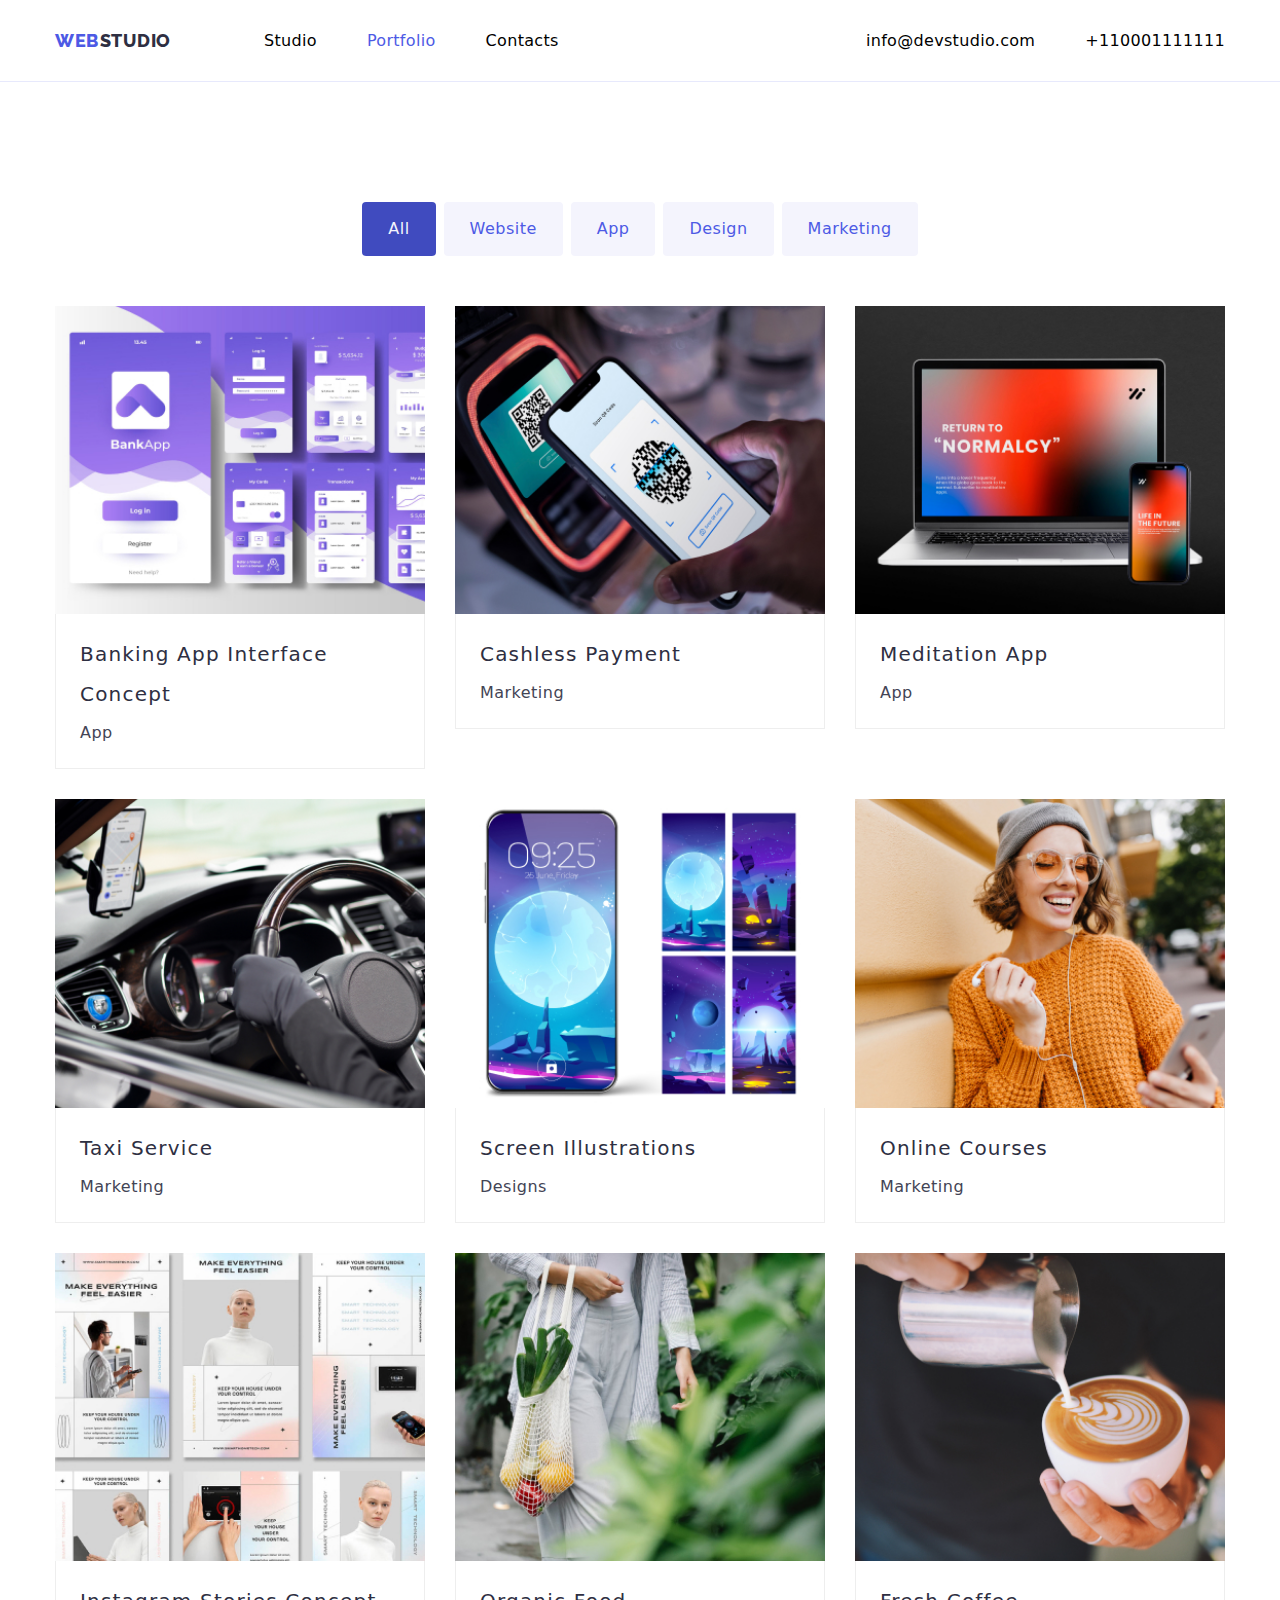
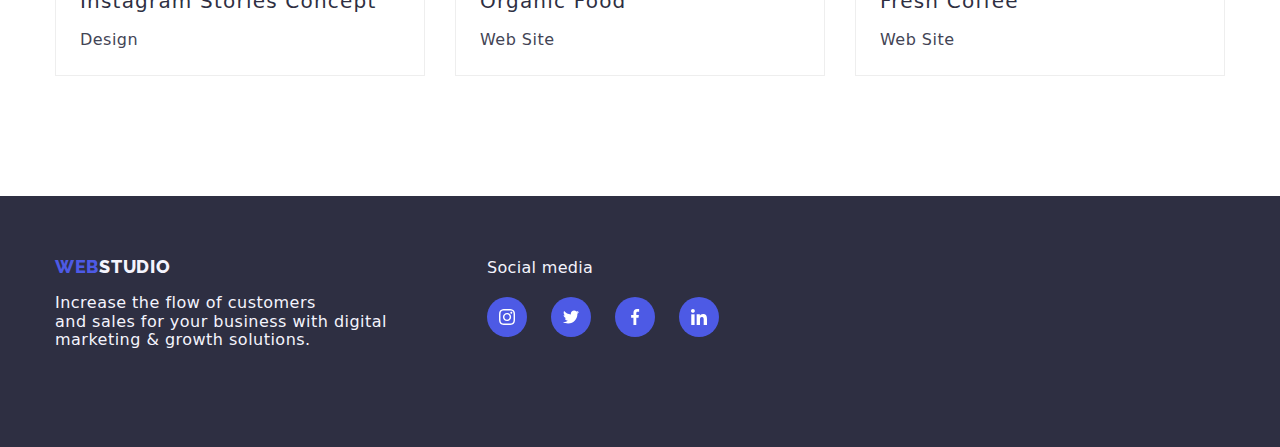
==== portfolio.html @ f113e81c "hw5" ====
<!DOCTYPE html>
<html lang="en">
  <head>
    <meta charset="UTF-8" />
    <meta name="viewport" content="width=device-width, initial-scale=1.0" />
    <title>Portfolio</title>

    <link rel="stylesheet" href="./css/styles.css" />

    <link rel="preconnect" href="https://fonts.googleapis.com" />
    <link rel="preconnect" href="https://fonts.gstatic.com" crossorigin />

    <link
      href="https://fonts.googleapis.com/css2?family=Raleway:wght@800&family=Roboto:wght@400;500;700;900&display=swap"
      rel="stylesheet"
    />

    <link
      rel="stylesheet"
      href="https://cdnjs.cloudflare.com/ajax/libs/modern-normalize/2.0.0/modern-normalize.min.css"
    />
  </head>

  <body>
    <!--This is Header-->
    <header class="page-header">
      <div class="container menu">
        <!--This is Nav-->
        <nav class="navigation">
          <a href="./index.html" class="logo-link">
            <span class="logo">WEB</span>
            <span class="studio">STUDIO</span>
          </a>
          <ul class="nav-menu list">
            <li class="item">
              <a href="./index.html" class="page link">Studio</a>
            </li>
            <li class="item">
              <a href="./portfolio.html" class="page current link">Portfolio</a>
            </li>
            <li class="item">
              <a href="#" class="page link">Contacts</a>
            </li>
          </ul>
        </nav>
        <ul class="contacts-menu list">
          <li class="item">
            <a href="mailto:info@devstudio.com" class="contact link"
              >info@devstudio.com</a
            >
          </li>
          <li class="item">
            <a href="tel:+110001111111" class="contact link">+110001111111</a>
          </li>
        </ul>
      </div>
    </header>

    <!--This is Main-->
    <main>
      <!--This is Section 1-->
      <section class="section">
        <div class="container">
          <ul class="filters list">
            <li class="space">
              <button type="button" class="button filter current">All</button>
            </li>
            <li class="space">
              <button type="button" class="button filter">Website</button>
            </li>
            <li class="space">
              <button type="button" class="button filter">App</button>
            </li>
            <li class="space">
              <button type="button" class="button filter">Design</button>
            </li>
            <li class="space">
              <button type="button" class="button filter">Marketing</button>
            </li>
          </ul>

          <ul class="projects list">
            <li class="project-card">
              <a href="" class="project link">
                <img
                  src="./images/r1-image-1.jpg"
                  alt="bank app"
                  width="370"
                  height="300"
                  class="image"
                />
                <div class="substrate">
                  <h2 class="name">Banking App Interface Concept</h2>
                  <p class="type">App</p>
                </div>
              </a>
            </li>

            <li class="project-card">
              <a href="" class="project link">
                <img
                  src="./images/r1-image-2.jpg"
                  alt="mobile"
                  width="370"
                  height="300"
                  class="image"
                />
                <div class="substrate">
                  <h2 class="name">Cashless Payment</h2>
                  <p class="type">Marketing</p>
                </div>
              </a>
            </li>

            <li class="project-card">
              <a href="" class="project link">
                <img
                  src="./images/r1-image-3.jpg"
                  alt="laptop and mobile"
                  width="370"
                  height="300"
                  class="image"
                />
                <div class="substrate">
                  <h2 class="name">Meditation App</h2>
                  <p class="type">App</p>
                </div>
              </a>
            </li>

            <li class="project-card">
              <a href="" class="project link">
                <img
                  src="./images/r2-image-4.jpg"
                  alt="driver seat"
                  width="370"
                  height="300"
                  class="image"
                />
                <div class="substrate">
                  <h2 class="name">Taxi Service</h2>
                  <p class="type">Marketing</p>
                </div>
              </a>
            </li>

            <li class="project-card">
              <a href="" class="project link">
                <img
                  src="./images/r2-image-5.jpg"
                  alt="wallpaper design"
                  width="370"
                  height="300"
                  class="image"
                />
                <div class="substrate">
                  <h2 class="name">Screen Illustrations</h2>
                  <p class="type">Designs</p>
                </div>
              </a>
            </li>

            <li class="project-card">
              <a href="" class="project link">
                <img
                  src="./images/r2-image-6.jpg"
                  alt="mobile music"
                  width="370"
                  height="300"
                  class="image"
                />
                <div class="substrate">
                  <h2 class="name">Online Courses</h2>
                  <p class="type">Marketing</p>
                </div>
              </a>
            </li>

            <li class="project-card">
              <a href="" class="project link">
                <img
                  src="./images/r3-image-7.jpg"
                  alt="Instagram Design Concept"
                  width="370"
                  height="300"
                  class="image"
                />
                <div class="substrate">
                  <h2 class="name">Instagram Stories Concept</h2>
                  <p class="type">Design</p>
                </div>
              </a>
            </li>

            <li class="project-card">
              <a href="" class="project link">
                <img
                  src="./images/r3-image-8.jpg"
                  alt="Organic food"
                  width="370"
                  height="300"
                  class="image"
                />
                <div class="substrate">
                  <h2 class="name">Organic Food</h2>
                  <p class="type">Web Site</p>
                </div>
              </a>
            </li>

            <li class="project-card">
              <a href="" class="project link">
                <img
                  src="./images/r3-image-9.jpg"
                  alt="Fresh Coffee"
                  width="370"
                  height="300"
                  class="image"
                />
                <div class="substrate">
                  <h2 class="name">Fresh Coffee</h2>
                  <p class="type">Web Site</p>
                </div>
              </a>
            </li>
          </ul>
        </div>
      </section>
    </main>

    <!--This is Footer-->
    <footer class="page-footer bg-footer">
      <div class="container">
        <div class="footer">
          <div class="container-logo-description">
            <a href="./index.html" class="logo-link footer">
              <span class="logo">WEB</span>
              <span class="studio-footer">STUDIO</span>
            </a>

            <p class="footer-description">
              Increase the flow of customers<br />
              and sales for your business with digital<br />
              marketing & growth solutions.
            </p>
          </div>
          <div class="container-social-link">
            <p class="footer-text-icon">Social media</p>

            <ul class="footer-social-list list">
              <li class="footer-social-item">
                <a
                  class="footer-social-link link"
                  href="https://instagram.com"
                  target="_blank"
                  rel="noopener noreferrer"
                >
                  <svg class="footer-social-icon" width="16" height="16">
                    <use href="./images/icons.svg#icon-instagram"></use>
                  </svg>
                </a>
              </li>
              <li class="footer-social-item">
                <a
                  class="footer-social-link link"
                  href="https://twitter.com"
                  target="_blank"
                  rel="noopener noreferrer"
                >
                  <svg class="footer-social-icon" width="16" height="16">
                    <use href="./images/icons.svg#icon-twitter"></use>
                  </svg>
                </a>
              </li>
              <li class="footer-social-item">
                <a
                  class="footer-social-link link"
                  href="https://facebook.com"
                  target="_blank"
                  rel="noopener noreferrer"
                >
                  <svg class="footer-social-icon" width="16" height="16">
                    <use href="./images/icons.svg#icon-facebook"></use>
                  </svg>
                </a>
              </li>
              <li class="footer-social-item">
                <a
                  class="footer-social-link link"
                  href="https://linkedin.com"
                  target="_blank"
                  rel="noopener noreferrer"
                >
                  <svg class="footer-social-icon" width="16" height="16">
                    <use href="./images/icons.svg#icon-linkedin"></use>
                  </svg>
                </a>
              </li>
            </ul>
          </div>
        </div>
      </div>
    </footer>
  </body>
</html>
---- css/styles.css ----
/* @import url("https://fonts.googleapis.com/css2?family=Raleway:wght@800&family=Roboto:wght@400;500;700;900&display=swap"); */

:root {
  --iriscolor: #4d5ae5;
  --navyblue: #2e2f42;
  --navcolor: black;
  --oceancolor: #404bbf;
  --whitecolor: white;
  --slatecolor: #434455;
  --cloudcolor: #f4f4fd;
  --cornflower: #e7e9fc;
  --green: #31d0aa;
}

/*css reset*/
/*checked*/
p,
h1,
h2,
h3,
h4,
h5,
h6 {
  margin: 0;
}

/*checked*/
html {
  box-sizing: border-box;
}

*,
*::before,
*::after {
  box-sizing: inherit;
}

/*checked*/
body {
  background-color: var(--whitecolor);
  font-family: "Roboto", sans-serif;
  font-size: 16px;
  letter-spacing: 0.03em;
  color: var(--slatecolor);
}
/*checked*/
img {
  display: block;
  max-width: 100%;
  height: auto;
}
/*checked*/
.link {
  text-decoration: none;
  color: inherit;
}

/*checked*/
.list {
  list-style: none;
  margin: 0;
  padding: 0;
}

/*General Styles*/

/*checked*/
.container {
  width: 1200px;
  padding: 0 15px;
  margin: 0 auto;
}

/*checked*/
.page-footer {
  padding: 60px 0;
}

/*checked*/
.page-header {
  border-bottom: 1px solid var(--cornflower);
}
/*checked*/
.menu,
.navigation,
.nav-menu,
.contacts-menu {
  display: flex;
  align-items: center;
}

/*checked*/
.section {
  padding-top: 120px;
  padding-bottom: 120px;
}
/*checked*/
.logo-link {
  text-decoration: none;
  font-family: "Raleway", sans-serif;
  font-size: 0;
  font-weight: 800;
}
/*checked*/
.logo-link > span {
  font-size: 18px;
  line-height: 1.17;
  letter-spacing: 0.04em;
}

/*checked*/
.logo,
.studio {
  display: inline-block;
}

/*checked*/
.logo {
  color: var(--iriscolor);
}
/*checked*/
.studio {
  color: var(--navyblue);
}
/*checked*/
.studio-footer {
  color: var(--cloudcolor);
}

/*checked*/
.nav-menu .page,
.contacts-menu .contact {
  color: var(--navcolor);
  text-decoration: none;
  font-size: 16px;
  font-weight: 500;
  line-height: 1.14;
  letter-spacing: 0.02em;
  display: block;
  padding-top: 32px;
  padding-bottom: 31px;
}

/*checked*/
.nav-menu {
  margin-left: 93px;
}

/*checked*/
.nav-menu .page:hover,
.nav-menu .page:focus,
.nav-menu .page.current,
.contacts-menu .contact:hover,
.contacts-menu .contact:focus {
  color: var(--iriscolor);
}

/*checked*/
.contacts-menu .contact {
  color: var(--navcolor);
  font-size: 16px;
  font-weight: 400;
  line-height: 1.14;
  letter-spacing: 0.02em;
}

/*checked*/
.contacts-menu {
  margin-left: auto;
}
/*checked*/
.nav-menu .item:not(:last-child),
.contacts-menu .item:not(:last-child) {
  margin-right: 50px;
}

/*checked*/
.bg-hero {
  background-color: var(--navyblue);

  background-image: linear-gradient(
      to right,
      rgba(46, 47, 66, 0.7),
      rgba(46, 47, 66, 0.7)
    ),
    url(../images/bg-hero.jpg);
  background-repeat: no-repeat;
  background-position: center;
  background-size: cover;

  /* max-width: 1600px;
  margin: 0, auto; */
}

/*checked*/
.hero-title {
  color: var(--whitecolor);
  font-size: 56px;
  line-height: 1.07;
  letter-spacing: 0.04em;
  text-align: center;
  margin-bottom: 30px;
}

/*checked*/
.hero {
  padding: 200px 0;
  text-align: center;
}

/*checked*/
.bg-team {
  background-color: var(--cloudcolor);
}

/*checked*/
.button {
  cursor: pointer;
  border-color: transparent;
  letter-spacing: 0.03em;
  font-family: inherit;
  font-size: 16px;
  border-radius: 4px;
  line-height: 1.5;
}
/*checked*/
.button.primary {
  padding: 16px 32px;
  border-radius: 4px;
  background: var(--iriscolor);
  color: var(--whitecolor);
  font-weight: 500;
  line-height: 1.87;
  letter-spacing: 0.06em;
  box-shadow: 0px 4px 4px rgba(0, 0, 0, 0.15);
}

/*checked*/
.button.filter {
  background-color: var(--cloudcolor);
  color: var(--iriscolor);
  font-weight: 500;
  line-height: 1.62;
  padding: 12px 24px;
}
/*checked*/
.filters {
  display: flex;
  justify-content: center;
  margin-bottom: 50px;
}
/*checked*/
.filters .space + .space {
  margin-left: 8px;
}

/*checked*/
.button.primary:hover,
.button.primary:focus {
  background-color: var(--oceancolor);
  box-shadow: 0px, 3px, 1px rgba(0, 0, 0, 0.1), 0px, 1px,
    2px rgba(0, 0, 0, 0.08), 0px 2px 2px rgba(0, 0, 0, 0.12);
}

/*checked*/
.button.filter:hover,
.button.filter:focus,
.button.filter.current {
  background-color: var(--oceancolor);
  color: var(--cloudcolor);
  box-shadow: 0px, 3px, 1px rgba(0, 0, 0, 0.1), 0px, 1px,
    2px rgba(0, 0, 0, 0.08), 0px 2px 2px rgba(0, 0, 0, 0.12);
}

/*checked*/
.benefits .title {
  font-size: 20px;
  font-weight: 500;
  color: var(--navyblue);
  line-height: 1.14;
  margin-bottom: 10px;
}

/*checked*/
.benefits .description {
  color: var(--slatecolor);
  line-height: 1.71;
  font-size: 15px;
  font-weight: 400;
}

/*checked*/
.benefits {
  display: flex;
  flex-wrap: wrap;
  margin-left: -30px;
  margin-top: -30px;
}
/*checked*/
.benefits .item {
  flex-basis: calc(100% / 4 - 30px);
  margin-top: 30px;
  margin-left: 30px;
}

.benefits-social-link {
  width: 264px;
  height: 112px;

  border-radius: 4px;

  display: flex;
  align-items: center;
  justify-content: center;
  background-color: var(--cloudcolor);
}

.benefits-icon {
  fill: currentColor;
}

/*checked*/
.section.no-top-padding {
  padding-top: 0;
}

/*checked*/
.what-we-do {
  display: flex;
  flex-wrap: wrap;
  margin-left: -30px;
  margin-top: -30px;
}

/*checked*/
.what-we-do .item {
  flex-basis: calc(100% / 3 - 30px);
  margin-left: 30px;
  margin-top: 30px;
}

/*checked*/
.team {
  display: flex;
  flex-wrap: wrap;
  margin-top: -30px;
  margin-left: -30px;
}
/*checked*/
.team .item {
  flex-basis: calc(100% / 4 - 30px);
  margin-left: 30px;
  margin-top: 30px;
  padding-bottom: 30px;
  background-color: var(--whitecolor);
  border-radius: 0px 0px 4px 4px;
  box-shadow: 0px, 3px, 1px rgba(0, 0, 0, 0.1), 0px, 1px,
    2px rgba(0, 0, 0, 0.08), 0px 2px 2px rgba(0, 0, 0, 0.12);
}

/*checked*/
.section-title {
  text-align: center;
  color: var(--navyblue);
  font-size: 36px;
  line-height: 1.17;
  margin-bottom: 50px;
  font-weight: 700;
}
/*checked*/
.team .name,
.team .position {
  line-height: 1.19;
  text-align: center;
}
/*checked*/
.team .name {
  font-size: 20px;
  font-weight: 500;
  color: var(--navyblue);
  padding-top: 30px;
  margin-bottom: 10px;
}
/*checked*/
.team .position {
  color: var(--slatecolor);
  font-size: 16px;
  font-weight: 400;
}

.team-social-list {
  display: flex;
  justify-content: center;
  gap: 24px;
  padding-top: 8px;
}

.team-social-item {
  width: 40px;
  height: 40px;
}

.team-social-link {
  width: 100%;
  height: 100%;

  border-radius: 50%;

  display: flex;
  align-items: center;
  justify-content: center;

  color: var(--whitecolor);
  background-color: var(--iriscolor);
}

.team-social-icon {
  fill: currentColor;
}

.team-social-link:hover,
.team-social-link:focus {
  background-color: var(--oceancolor);
}

/*checked*/
.substrate {
  background-color: var(--whitecolor);
  padding: 20px 24px;
  border: 1px solid #eeeeee;
  border-top: 0;
}

/*checked*/
.project .name {
  color: var(--navyblue);
  font-size: 20px;
  font-weight: 500;
  line-height: 2;
  letter-spacing: 0.06em;
  margin-bottom: 4px;
}
/*checked*/
.projects {
  display: flex;
  flex-wrap: wrap;
  margin-left: -30px;
  margin-top: -30px;
}

/*checked*/
.project .type {
  color: var(--slatecolor);
  font-weight: 400;
  line-height: 1.87;
  font-size: 16px;
}
/*checked*/
.project-card {
  flex-basis: calc(100% / 3 - 30px);
  margin-left: 30px;
  margin-top: 30px;
}

.projects .project-card:hover,
.projects .project-card:focus {
  box-shadow: 0px 3px 1px rgba(0, 0, 0, 0.1), 0px 1px 2px rgba(0, 0, 0, 0.08),
    0px 2px 2px rgba(0, 0, 0, 0.12);
}

.customers-list {
  display: flex;
  gap: 30px;
}

.customers-item {
  width: calc((100% - 150px) / 6);
  height: 90px;
}

.customers-link {
  color: #8e8f99;
  width: 100%;
  height: 100%;
  border: 1px solid #8e8f99;
  border-radius: 5px;

  display: flex;
  align-items: center;
  justify-content: center;
}

.customers-link:hover,
.customers-link:focus {
  border-color: var(--oceancolor);
  color: var(--oceancolor);
}

.customers-icon {
  fill: currentColor;
  width: 100px;
  height: 60px;
}

/*checked*/
.bg-footer {
  background-color: var(--navyblue);
}
/*checked*/
.footer-description {
  color: var(--cloudcolor);
  font-size: 16px;
  font-weight: 400;
  padding-top: 17.5px;
  font-family: inherit;
}

.container-logo-description {
  display: flex;
  flex-wrap: wrap;
  flex-direction: column;
}

.container-social-link {
  display: flex;
  justify-content: center;
  align-items: flex-start;
  flex-direction: column;
  margin-left: 100px;
  margin-bottom: 50px;
}

.footer {
  display: flex;
}

.footer-text-icon {
  color: var(--cloudcolor);
  font-size: 16px;
  font-style: normal;
  font-weight: 500;
  line-height: 24px; /* 150% */
  letter-spacing: 0.32px;
}

.footer-social-list {
  display: flex;
  justify-content: center;
  gap: 24px;
  padding-top: 8px;
  padding-top: 17.5px;
}

.footer-social-item {
  width: 40px;
  height: 40px;
}

.footer-social-link {
  width: 100%;
  height: 100%;

  border-radius: 50%;

  display: flex;
  align-items: center;
  justify-content: center;

  color: var(--whitecolor);
  background-color: var(--iriscolor);
}

.footer-social-icon {
  fill: currentColor;
}

.footer-social-link:hover,
.footer-social-link:focus {
  background-color: var(--green);
}
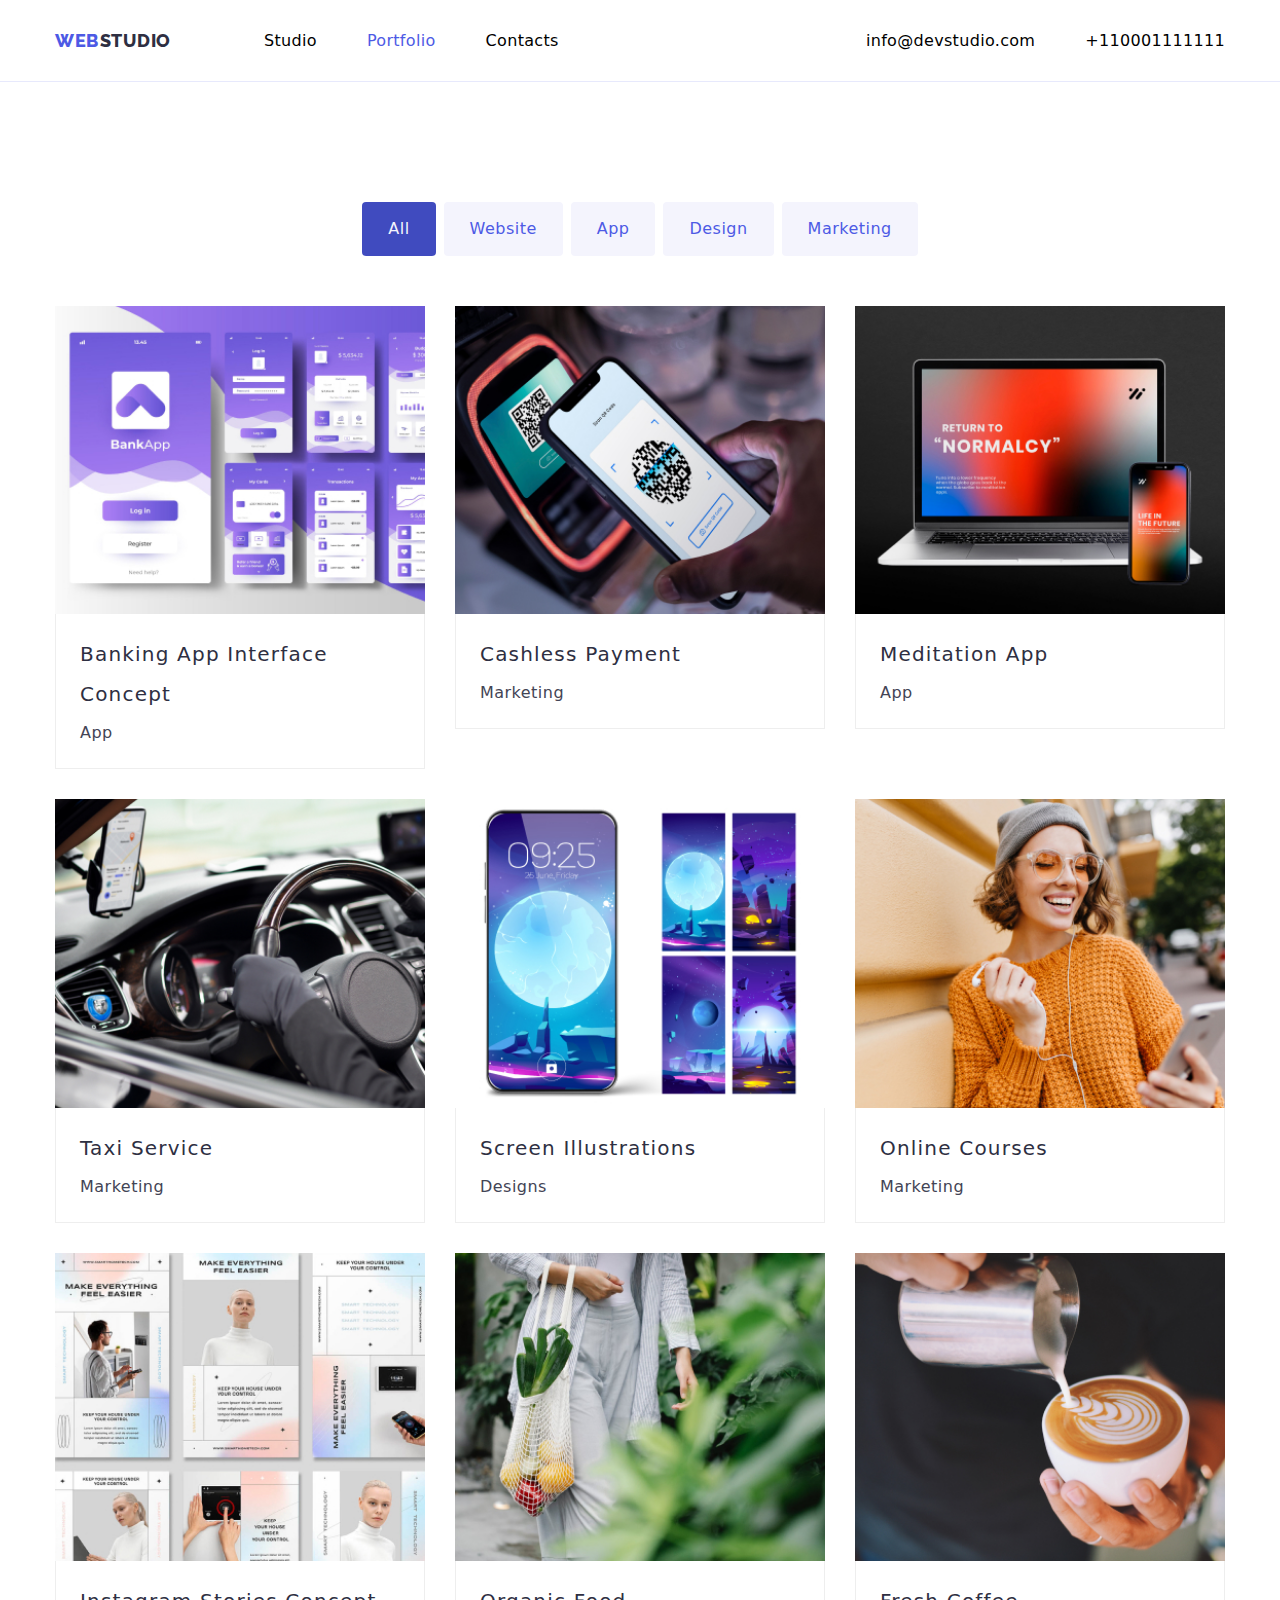
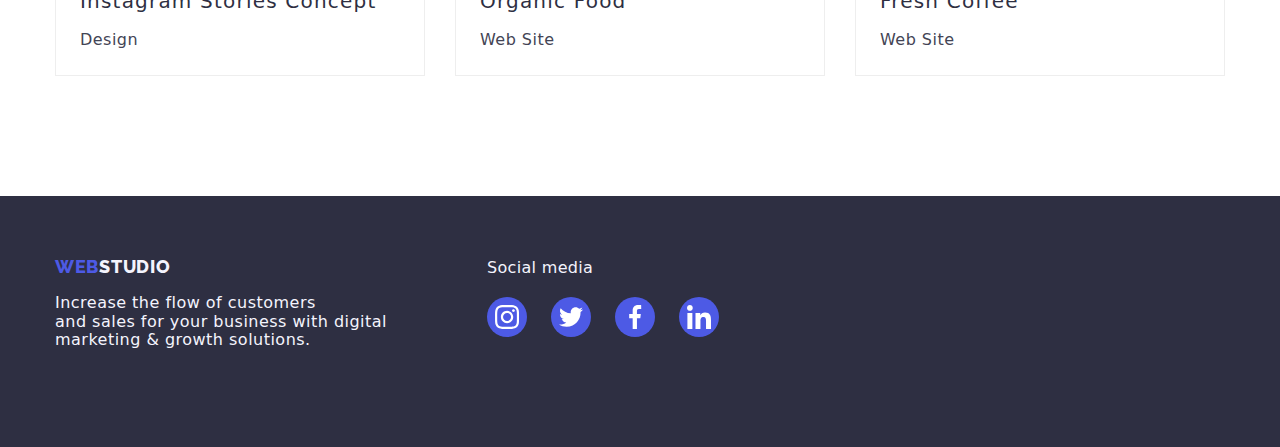
==== commit 38c50b8d: "update hw5" ====
--- a/portfolio.html
+++ b/portfolio.html
@@ -229,10 +229,10 @@
     </main>
 
     <!--This is Footer-->
-    <footer class="page-footer bg-footer">
+    <footer class="page-footer">
       <div class="container">
         <div class="footer">
-          <div class="container-logo-description">
+          <div class="footer-address">
             <a href="./index.html" class="logo-link footer">
               <span class="logo">WEB</span>
               <span class="studio-footer">STUDIO</span>
@@ -244,54 +244,58 @@
               marketing & growth solutions.
             </p>
           </div>
-          <div class="container-social-link">
-            <p class="footer-text-icon">Social media</p>
-
-            <ul class="footer-social-list list">
-              <li class="footer-social-item">
+          <div class="footer-block">
+            <b class="footer-heading">Social media</b>
+
+            <ul class="social-footer list">
+              <li class="icon-item">
                 <a
-                  class="footer-social-link link"
+                  class="link"
                   href="https://instagram.com"
                   target="_blank"
                   rel="noopener noreferrer"
+                  aria-label="Link to Instagram"
                 >
-                  <svg class="footer-social-icon" width="16" height="16">
+                  <svg class="icon" width="24" height="24">
                     <use href="./images/icons.svg#icon-instagram"></use>
                   </svg>
                 </a>
               </li>
-              <li class="footer-social-item">
+              <li class="icon-item">
                 <a
-                  class="footer-social-link link"
+                  class="link"
                   href="https://twitter.com"
                   target="_blank"
                   rel="noopener noreferrer"
+                  aria-label="Link to Twitter"
                 >
-                  <svg class="footer-social-icon" width="16" height="16">
+                  <svg class="icon" width="24" height="24">
                     <use href="./images/icons.svg#icon-twitter"></use>
                   </svg>
                 </a>
               </li>
-              <li class="footer-social-item">
+              <li class="icon-item">
                 <a
-                  class="footer-social-link link"
+                  class="link"
                   href="https://facebook.com"
                   target="_blank"
                   rel="noopener noreferrer"
+                  aria-label="Link to Facebook"
                 >
-                  <svg class="footer-social-icon" width="16" height="16">
+                  <svg class="icon" width="24" height="24">
                     <use href="./images/icons.svg#icon-facebook"></use>
                   </svg>
                 </a>
               </li>
-              <li class="footer-social-item">
+              <li class="icon-item">
                 <a
-                  class="footer-social-link link"
+                  class="link"
                   href="https://linkedin.com"
                   target="_blank"
                   rel="noopener noreferrer"
+                  aria-label="Link to Linkedin"
                 >
-                  <svg class="footer-social-icon" width="16" height="16">
+                  <svg class="icon" width="24" height="24">
                     <use href="./images/icons.svg#icon-linkedin"></use>
                   </svg>
                 </a>
--- a/css/styles.css
+++ b/css/styles.css
@@ -74,6 +74,7 @@
 /*checked*/
 .page-footer {
   padding: 60px 0;
+  background-color: var(--navyblue);
 }
 
 /*checked*/
@@ -175,7 +176,20 @@
 }
 
 /*checked*/
-.bg-hero {
+.hero-title {
+  color: var(--whitecolor);
+  font-size: 56px;
+  line-height: 1.07;
+  letter-spacing: 0.04em;
+  text-align: center;
+  margin-bottom: 30px;
+}
+
+/*checked*/
+.hero {
+  padding: 200px 0;
+  text-align: center;
+
   background-color: var(--navyblue);
 
   background-image: linear-gradient(
@@ -193,22 +207,6 @@
 }
 
 /*checked*/
-.hero-title {
-  color: var(--whitecolor);
-  font-size: 56px;
-  line-height: 1.07;
-  letter-spacing: 0.04em;
-  text-align: center;
-  margin-bottom: 30px;
-}
-
-/*checked*/
-.hero {
-  padding: 200px 0;
-  text-align: center;
-}
-
-/*checked*/
 .bg-team {
   background-color: var(--cloudcolor);
 }
@@ -303,7 +301,7 @@
   margin-left: 30px;
 }
 
-.benefits-social-link {
+.benefits .icon {
   width: 264px;
   height: 112px;
 
@@ -388,19 +386,19 @@
   font-weight: 400;
 }
 
-.team-social-list {
+.social-team {
   display: flex;
   justify-content: center;
   gap: 24px;
   padding-top: 8px;
 }
 
-.team-social-item {
+.icon-item {
   width: 40px;
   height: 40px;
 }
 
-.team-social-link {
+.social-team .link {
   width: 100%;
   height: 100%;
 
@@ -414,12 +412,12 @@
   background-color: var(--iriscolor);
 }
 
-.team-social-icon {
+.social-team .icon {
   fill: currentColor;
 }
 
-.team-social-link:hover,
-.team-social-link:focus {
+.social-team .link:hover,
+.social-team .link:focus {
   background-color: var(--oceancolor);
 }
 
@@ -468,17 +466,17 @@
     0px 2px 2px rgba(0, 0, 0, 0.12);
 }
 
-.customers-list {
+.partners {
   display: flex;
   gap: 30px;
 }
 
-.customers-item {
+.partners .item {
   width: calc((100% - 150px) / 6);
   height: 90px;
 }
 
-.customers-link {
+.partners .link {
   color: #8e8f99;
   width: 100%;
   height: 100%;
@@ -490,23 +488,19 @@
   justify-content: center;
 }
 
-.customers-link:hover,
-.customers-link:focus {
+.partners .link:hover,
+.partners .link:focus {
   border-color: var(--oceancolor);
   color: var(--oceancolor);
 }
 
-.customers-icon {
+.partners .icon {
   fill: currentColor;
   width: 100px;
   height: 60px;
 }
 
 /*checked*/
-.bg-footer {
-  background-color: var(--navyblue);
-}
-/*checked*/
 .footer-description {
   color: var(--cloudcolor);
   font-size: 16px;
@@ -515,13 +509,13 @@
   font-family: inherit;
 }
 
-.container-logo-description {
+.footer-address {
   display: flex;
   flex-wrap: wrap;
   flex-direction: column;
 }
 
-.container-social-link {
+.footer-block {
   display: flex;
   justify-content: center;
   align-items: flex-start;
@@ -534,7 +528,7 @@
   display: flex;
 }
 
-.footer-text-icon {
+.footer-heading {
   color: var(--cloudcolor);
   font-size: 16px;
   font-style: normal;
@@ -543,7 +537,7 @@
   letter-spacing: 0.32px;
 }
 
-.footer-social-list {
+.social-footer {
   display: flex;
   justify-content: center;
   gap: 24px;
@@ -551,12 +545,12 @@
   padding-top: 17.5px;
 }
 
-.footer-social-item {
+.icon-item {
   width: 40px;
   height: 40px;
 }
 
-.footer-social-link {
+.social-footer .link {
   width: 100%;
   height: 100%;
 
@@ -570,11 +564,11 @@
   background-color: var(--iriscolor);
 }
 
-.footer-social-icon {
+.social-footer .icon {
   fill: currentColor;
 }
 
-.footer-social-link:hover,
-.footer-social-link:focus {
+.social-footer .link:hover,
+.social-footer .link:focus {
   background-color: var(--green);
 }
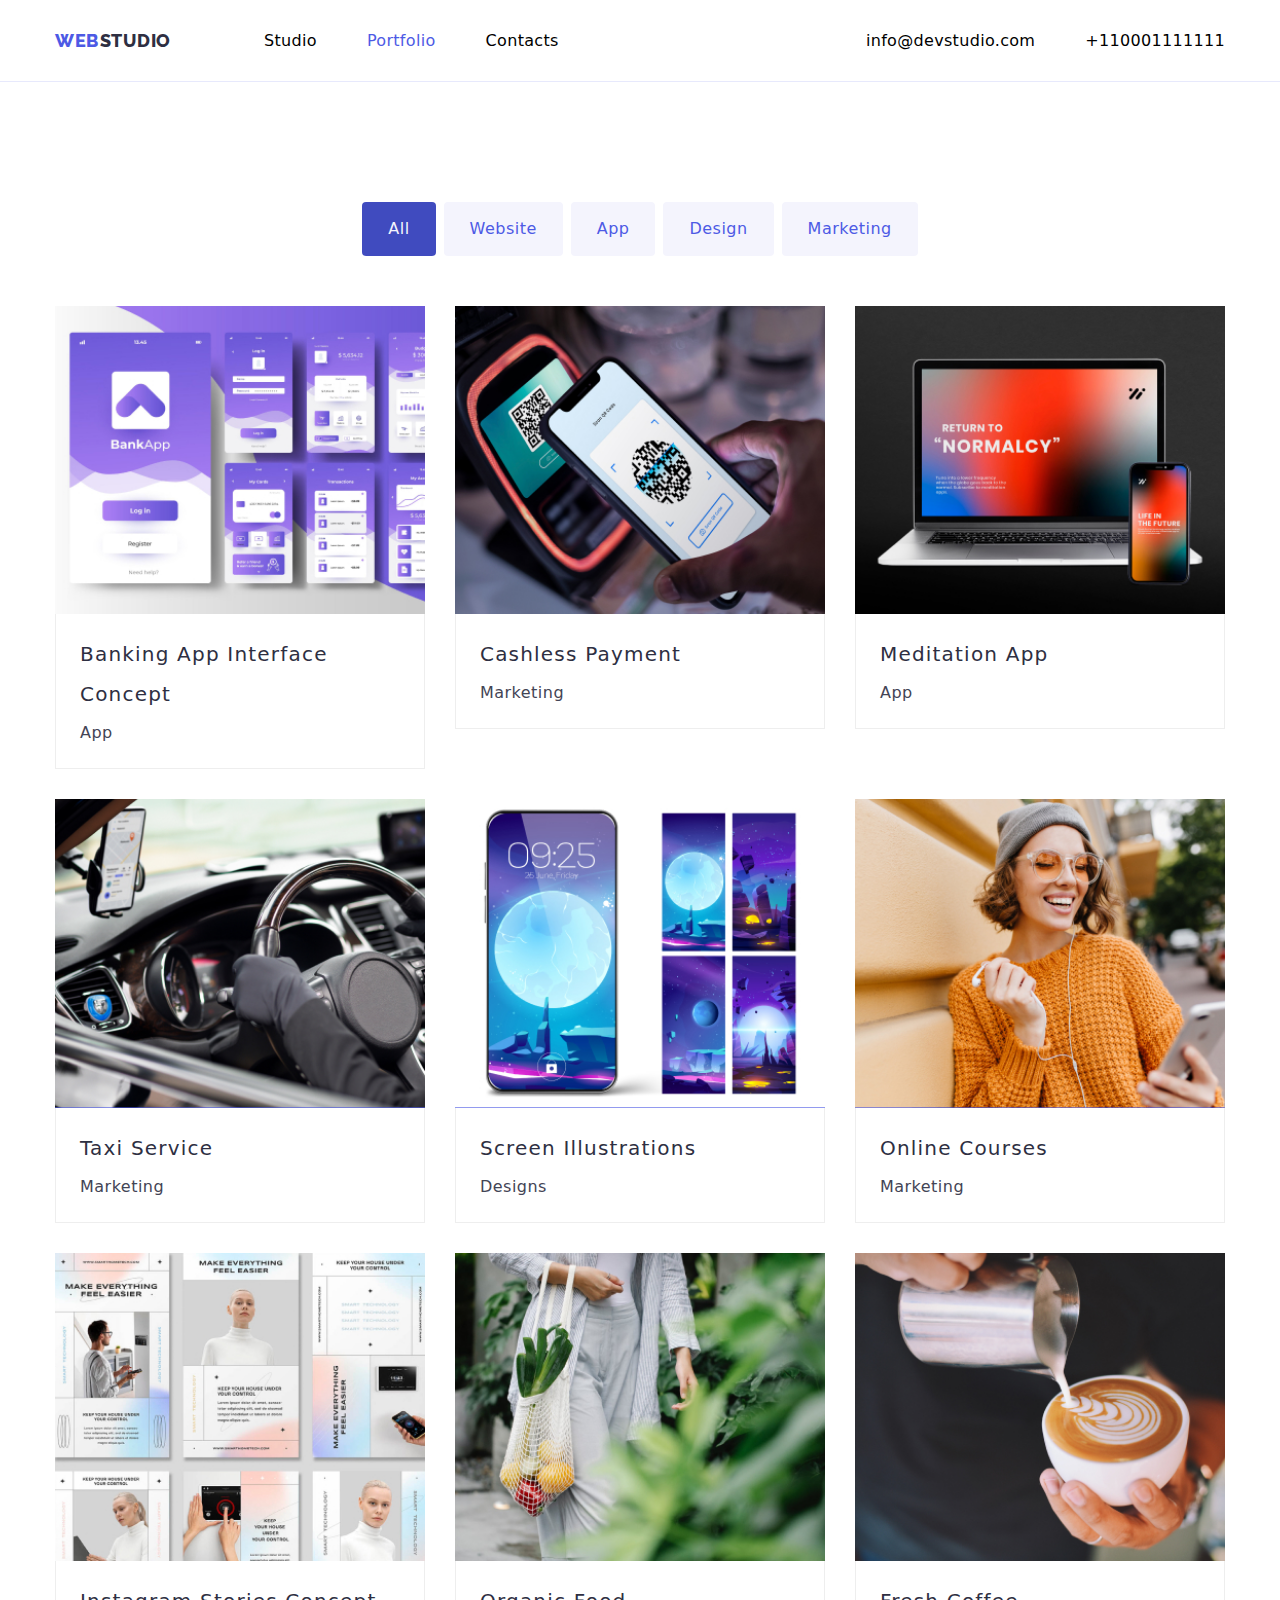
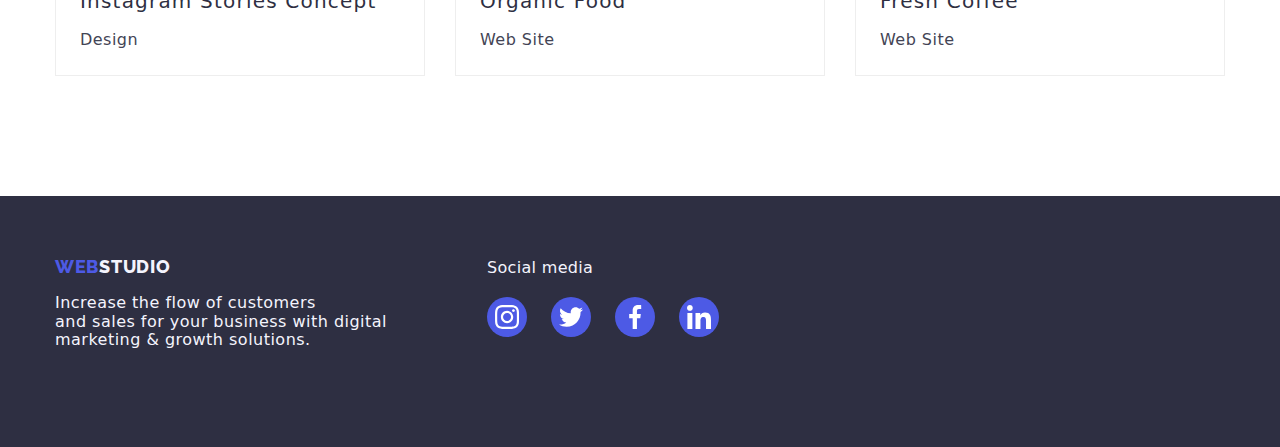
==== commit cf677ee6: "hw5 update" ====
--- a/portfolio.html
+++ b/portfolio.html
@@ -82,13 +82,20 @@
           <ul class="projects list">
             <li class="project-card">
               <a href="" class="project link">
-                <img
-                  src="./images/r1-image-1.jpg"
-                  alt="bank app"
-                  width="370"
-                  height="300"
-                  class="image"
-                />
+                <div class="project-overlay">
+                  <img
+                    src="./images/r1-image-1.jpg"
+                    alt="bank app"
+                    width="370"
+                    height="300"
+                    class="image"
+                  />
+                  <p class="project-text">
+                    Lorem ipsum dolor sit amet consectetur adipisicing elit.
+                    Illo culpa, rerum voluptatem labore ab iure quisquam omnis
+                    maxime cumque ipsum!
+                  </p>
+                </div>
                 <div class="substrate">
                   <h2 class="name">Banking App Interface Concept</h2>
                   <p class="type">App</p>
@@ -98,13 +105,20 @@
 
             <li class="project-card">
               <a href="" class="project link">
-                <img
-                  src="./images/r1-image-2.jpg"
-                  alt="mobile"
-                  width="370"
-                  height="300"
-                  class="image"
-                />
+                <div class="project-overlay">
+                  <img
+                    src="./images/r1-image-2.jpg"
+                    alt="mobile"
+                    width="370"
+                    height="300"
+                    class="image"
+                  />
+                  <p class="project-text">
+                    Lorem ipsum dolor sit amet consectetur adipisicing elit.
+                    Illo culpa, rerum voluptatem labore ab iure quisquam omnis
+                    maxime cumque ipsum!
+                  </p>
+                </div>
                 <div class="substrate">
                   <h2 class="name">Cashless Payment</h2>
                   <p class="type">Marketing</p>
@@ -114,13 +128,20 @@
 
             <li class="project-card">
               <a href="" class="project link">
-                <img
-                  src="./images/r1-image-3.jpg"
-                  alt="laptop and mobile"
-                  width="370"
-                  height="300"
-                  class="image"
-                />
+                <div class="project-overlay">
+                  <img
+                    src="./images/r1-image-3.jpg"
+                    alt="laptop and mobile"
+                    width="370"
+                    height="300"
+                    class="image"
+                  />
+                  <p class="project-text">
+                    Lorem ipsum dolor sit amet consectetur adipisicing elit.
+                    Illo culpa, rerum voluptatem labore ab iure quisquam omnis
+                    maxime cumque ipsum!
+                  </p>
+                </div>
                 <div class="substrate">
                   <h2 class="name">Meditation App</h2>
                   <p class="type">App</p>
@@ -130,13 +151,20 @@
 
             <li class="project-card">
               <a href="" class="project link">
-                <img
-                  src="./images/r2-image-4.jpg"
-                  alt="driver seat"
-                  width="370"
-                  height="300"
-                  class="image"
-                />
+                <div class="project-overlay">
+                  <img
+                    src="./images/r2-image-4.jpg"
+                    alt="driver seat"
+                    width="370"
+                    height="300"
+                    class="image"
+                  />
+                  <p class="project-text">
+                    Lorem ipsum dolor sit amet consectetur adipisicing elit.
+                    Illo culpa, rerum voluptatem labore ab iure quisquam omnis
+                    maxime cumque ipsum!
+                  </p>
+                </div>
                 <div class="substrate">
                   <h2 class="name">Taxi Service</h2>
                   <p class="type">Marketing</p>
@@ -146,13 +174,20 @@
 
             <li class="project-card">
               <a href="" class="project link">
-                <img
-                  src="./images/r2-image-5.jpg"
-                  alt="wallpaper design"
-                  width="370"
-                  height="300"
-                  class="image"
-                />
+                <div class="project-overlay">
+                  <img
+                    src="./images/r2-image-5.jpg"
+                    alt="wallpaper design"
+                    width="370"
+                    height="300"
+                    class="image"
+                  />
+                  <p class="project-text">
+                    Lorem ipsum dolor sit amet consectetur adipisicing elit.
+                    Illo culpa, rerum voluptatem labore ab iure quisquam omnis
+                    maxime cumque ipsum!
+                  </p>
+                </div>
                 <div class="substrate">
                   <h2 class="name">Screen Illustrations</h2>
                   <p class="type">Designs</p>
@@ -162,13 +197,20 @@
 
             <li class="project-card">
               <a href="" class="project link">
-                <img
-                  src="./images/r2-image-6.jpg"
-                  alt="mobile music"
-                  width="370"
-                  height="300"
-                  class="image"
-                />
+                <div class="project-overlay">
+                  <img
+                    src="./images/r2-image-6.jpg"
+                    alt="mobile music"
+                    width="370"
+                    height="300"
+                    class="image"
+                  />
+                  <p class="project-text">
+                    Lorem ipsum dolor sit amet consectetur adipisicing elit.
+                    Illo culpa, rerum voluptatem labore ab iure quisquam omnis
+                    maxime cumque ipsum!
+                  </p>
+                </div>
                 <div class="substrate">
                   <h2 class="name">Online Courses</h2>
                   <p class="type">Marketing</p>
@@ -178,13 +220,20 @@
 
             <li class="project-card">
               <a href="" class="project link">
-                <img
-                  src="./images/r3-image-7.jpg"
-                  alt="Instagram Design Concept"
-                  width="370"
-                  height="300"
-                  class="image"
-                />
+                <div class="project-overlay">
+                  <img
+                    src="./images/r3-image-7.jpg"
+                    alt="Instagram Design Concept"
+                    width="370"
+                    height="300"
+                    class="image"
+                  />
+                  <p class="project-text">
+                    Lorem ipsum dolor sit amet consectetur adipisicing elit.
+                    Illo culpa, rerum voluptatem labore ab iure quisquam omnis
+                    maxime cumque ipsum!
+                  </p>
+                </div>
                 <div class="substrate">
                   <h2 class="name">Instagram Stories Concept</h2>
                   <p class="type">Design</p>
@@ -194,13 +243,20 @@
 
             <li class="project-card">
               <a href="" class="project link">
-                <img
-                  src="./images/r3-image-8.jpg"
-                  alt="Organic food"
-                  width="370"
-                  height="300"
-                  class="image"
-                />
+                <div class="project-overlay">
+                  <img
+                    src="./images/r3-image-8.jpg"
+                    alt="Organic food"
+                    width="370"
+                    height="300"
+                    class="image"
+                  />
+                  <p class="project-text">
+                    Lorem ipsum dolor sit amet consectetur adipisicing elit.
+                    Illo culpa, rerum voluptatem labore ab iure quisquam omnis
+                    maxime cumque ipsum!
+                  </p>
+                </div>
                 <div class="substrate">
                   <h2 class="name">Organic Food</h2>
                   <p class="type">Web Site</p>
@@ -210,13 +266,20 @@
 
             <li class="project-card">
               <a href="" class="project link">
-                <img
-                  src="./images/r3-image-9.jpg"
-                  alt="Fresh Coffee"
-                  width="370"
-                  height="300"
-                  class="image"
-                />
+                <div class="project-overlay">
+                  <img
+                    src="./images/r3-image-9.jpg"
+                    alt="Fresh Coffee"
+                    width="370"
+                    height="300"
+                    class="image"
+                  />
+                  <p class="project-text">
+                    Lorem ipsum dolor sit amet consectetur adipisicing elit.
+                    Illo culpa, rerum voluptatem labore ab iure quisquam omnis
+                    maxime cumque ipsum!
+                  </p>
+                </div>
                 <div class="substrate">
                   <h2 class="name">Fresh Coffee</h2>
                   <p class="type">Web Site</p>
--- a/css/styles.css
+++ b/css/styles.css
@@ -10,6 +10,7 @@
   --cloudcolor: #f4f4fd;
   --cornflower: #e7e9fc;
   --green: #31d0aa;
+  --irisoverlay: #4d5ae5e4;
 }
 
 /*css reset*/
@@ -418,7 +419,7 @@
 
 .social-team .link:hover,
 .social-team .link:focus {
-  background-color: var(--oceancolor);
+  background-color: var(--green);
 }
 
 /*checked*/
@@ -458,6 +459,28 @@
   flex-basis: calc(100% / 3 - 30px);
   margin-left: 30px;
   margin-top: 30px;
+}
+
+.project-overlay {
+  position: relative;
+  overflow: hidden;
+}
+
+.project-text {
+  position: absolute;
+  top: 0;
+  height: 100%;
+  width: 100%;
+  padding: 40px;
+  font-size: 16px;
+  color: var(--whitecolor);
+  background-color: var(--irisoverlay);
+  transform: translateY(100%);
+  transition: transform 250ms ease-in-out;
+}
+
+.project-card:hover .project-text {
+  transform: translateY(0);
 }
 
 .projects .project-card:hover,
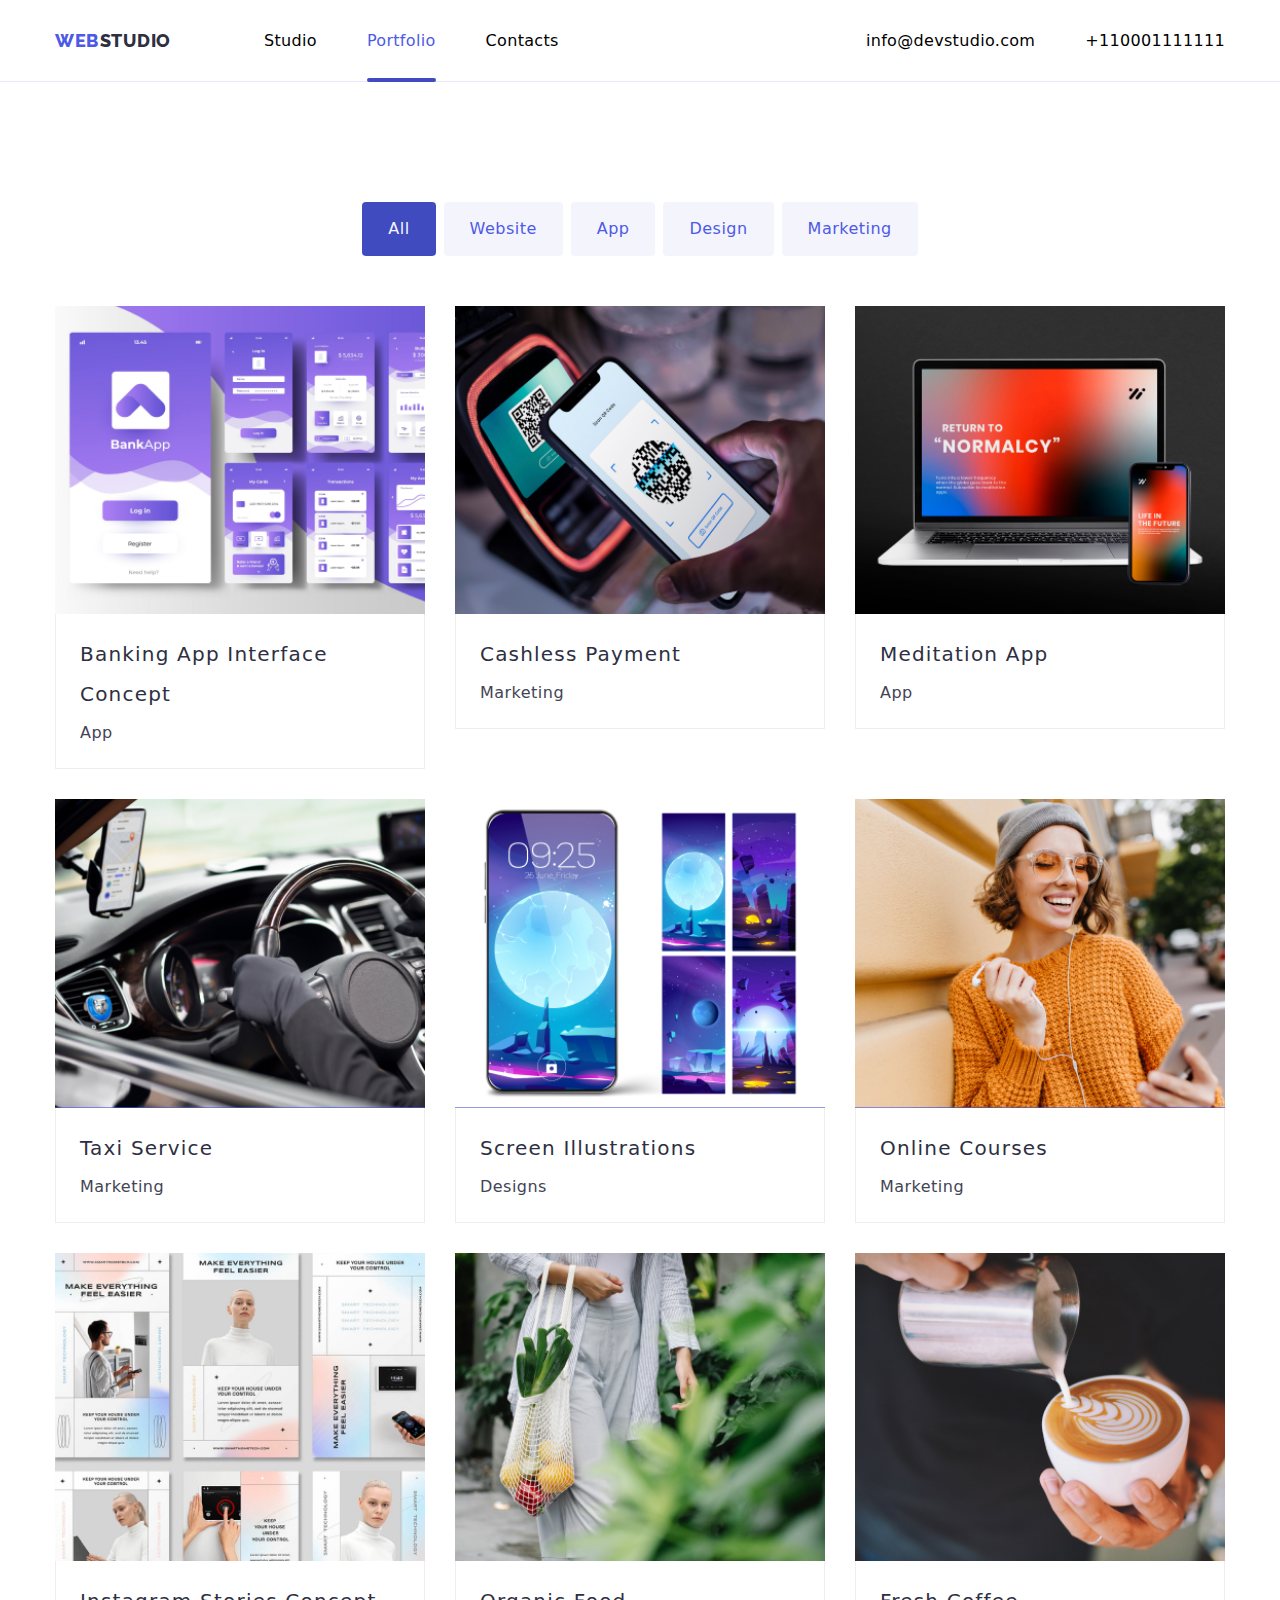
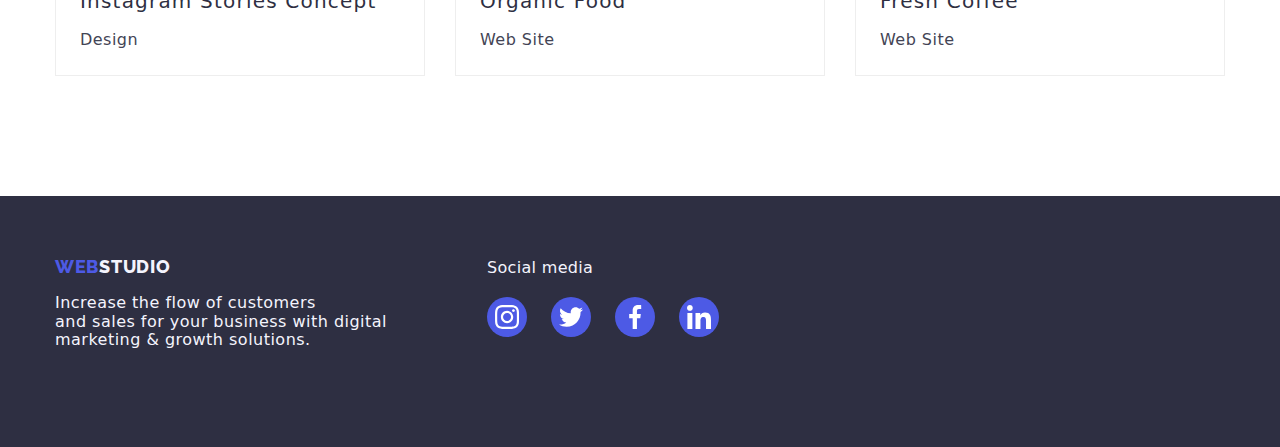
==== commit 1aeb5952: "hw5 update" ====
--- a/portfolio.html
+++ b/portfolio.html
@@ -82,7 +82,7 @@
           <ul class="projects list">
             <li class="project-card">
               <a href="" class="project link">
-                <div class="project-overlay">
+                <div class="description">
                   <img
                     src="./images/r1-image-1.jpg"
                     alt="bank app"
@@ -90,11 +90,13 @@
                     height="300"
                     class="image"
                   />
-                  <p class="project-text">
-                    Lorem ipsum dolor sit amet consectetur adipisicing elit.
-                    Illo culpa, rerum voluptatem labore ab iure quisquam omnis
-                    maxime cumque ipsum!
-                  </p>
+                  <div class="overlay">
+                    <p class="project-text">
+                      Lorem ipsum dolor sit amet consectetur adipisicing elit.
+                      Illo culpa, rerum voluptatem labore ab iure quisquam omnis
+                      maxime cumque ipsum!
+                    </p>
+                  </div>
                 </div>
                 <div class="substrate">
                   <h2 class="name">Banking App Interface Concept</h2>
@@ -105,7 +107,7 @@
 
             <li class="project-card">
               <a href="" class="project link">
-                <div class="project-overlay">
+                <div class="description">
                   <img
                     src="./images/r1-image-2.jpg"
                     alt="mobile"
@@ -113,11 +115,13 @@
                     height="300"
                     class="image"
                   />
-                  <p class="project-text">
-                    Lorem ipsum dolor sit amet consectetur adipisicing elit.
-                    Illo culpa, rerum voluptatem labore ab iure quisquam omnis
-                    maxime cumque ipsum!
-                  </p>
+                  <div class="overlay">
+                    <p class="project-text">
+                      Lorem ipsum dolor sit amet consectetur adipisicing elit.
+                      Illo culpa, rerum voluptatem labore ab iure quisquam omnis
+                      maxime cumque ipsum!
+                    </p>
+                  </div>
                 </div>
                 <div class="substrate">
                   <h2 class="name">Cashless Payment</h2>
@@ -128,7 +132,7 @@
 
             <li class="project-card">
               <a href="" class="project link">
-                <div class="project-overlay">
+                <div class="description">
                   <img
                     src="./images/r1-image-3.jpg"
                     alt="laptop and mobile"
@@ -136,11 +140,13 @@
                     height="300"
                     class="image"
                   />
-                  <p class="project-text">
-                    Lorem ipsum dolor sit amet consectetur adipisicing elit.
-                    Illo culpa, rerum voluptatem labore ab iure quisquam omnis
-                    maxime cumque ipsum!
-                  </p>
+                  <div class="overlay">
+                    <p class="project-text">
+                      Lorem ipsum dolor sit amet consectetur adipisicing elit.
+                      Illo culpa, rerum voluptatem labore ab iure quisquam omnis
+                      maxime cumque ipsum!
+                    </p>
+                  </div>
                 </div>
                 <div class="substrate">
                   <h2 class="name">Meditation App</h2>
@@ -151,7 +157,7 @@
 
             <li class="project-card">
               <a href="" class="project link">
-                <div class="project-overlay">
+                <div class="description">
                   <img
                     src="./images/r2-image-4.jpg"
                     alt="driver seat"
@@ -159,11 +165,13 @@
                     height="300"
                     class="image"
                   />
-                  <p class="project-text">
-                    Lorem ipsum dolor sit amet consectetur adipisicing elit.
-                    Illo culpa, rerum voluptatem labore ab iure quisquam omnis
-                    maxime cumque ipsum!
-                  </p>
+                  <div class="overlay">
+                    <p class="project-text">
+                      Lorem ipsum dolor sit amet consectetur adipisicing elit.
+                      Illo culpa, rerum voluptatem labore ab iure quisquam omnis
+                      maxime cumque ipsum!
+                    </p>
+                  </div>
                 </div>
                 <div class="substrate">
                   <h2 class="name">Taxi Service</h2>
@@ -174,7 +182,7 @@
 
             <li class="project-card">
               <a href="" class="project link">
-                <div class="project-overlay">
+                <div class="description">
                   <img
                     src="./images/r2-image-5.jpg"
                     alt="wallpaper design"
@@ -182,11 +190,13 @@
                     height="300"
                     class="image"
                   />
-                  <p class="project-text">
-                    Lorem ipsum dolor sit amet consectetur adipisicing elit.
-                    Illo culpa, rerum voluptatem labore ab iure quisquam omnis
-                    maxime cumque ipsum!
-                  </p>
+                  <div class="overlay">
+                    <p class="project-text">
+                      Lorem ipsum dolor sit amet consectetur adipisicing elit.
+                      Illo culpa, rerum voluptatem labore ab iure quisquam omnis
+                      maxime cumque ipsum!
+                    </p>
+                  </div>
                 </div>
                 <div class="substrate">
                   <h2 class="name">Screen Illustrations</h2>
@@ -197,7 +207,7 @@
 
             <li class="project-card">
               <a href="" class="project link">
-                <div class="project-overlay">
+                <div class="description">
                   <img
                     src="./images/r2-image-6.jpg"
                     alt="mobile music"
@@ -205,11 +215,13 @@
                     height="300"
                     class="image"
                   />
-                  <p class="project-text">
-                    Lorem ipsum dolor sit amet consectetur adipisicing elit.
-                    Illo culpa, rerum voluptatem labore ab iure quisquam omnis
-                    maxime cumque ipsum!
-                  </p>
+                  <div class="overlay">
+                    <p class="project-text">
+                      Lorem ipsum dolor sit amet consectetur adipisicing elit.
+                      Illo culpa, rerum voluptatem labore ab iure quisquam omnis
+                      maxime cumque ipsum!
+                    </p>
+                  </div>
                 </div>
                 <div class="substrate">
                   <h2 class="name">Online Courses</h2>
@@ -220,7 +232,7 @@
 
             <li class="project-card">
               <a href="" class="project link">
-                <div class="project-overlay">
+                <div class="description">
                   <img
                     src="./images/r3-image-7.jpg"
                     alt="Instagram Design Concept"
@@ -228,11 +240,13 @@
                     height="300"
                     class="image"
                   />
-                  <p class="project-text">
-                    Lorem ipsum dolor sit amet consectetur adipisicing elit.
-                    Illo culpa, rerum voluptatem labore ab iure quisquam omnis
-                    maxime cumque ipsum!
-                  </p>
+                  <div class="overlay">
+                    <p class="project-text">
+                      Lorem ipsum dolor sit amet consectetur adipisicing elit.
+                      Illo culpa, rerum voluptatem labore ab iure quisquam omnis
+                      maxime cumque ipsum!
+                    </p>
+                  </div>
                 </div>
                 <div class="substrate">
                   <h2 class="name">Instagram Stories Concept</h2>
@@ -243,7 +257,7 @@
 
             <li class="project-card">
               <a href="" class="project link">
-                <div class="project-overlay">
+                <div class="description">
                   <img
                     src="./images/r3-image-8.jpg"
                     alt="Organic food"
@@ -251,11 +265,13 @@
                     height="300"
                     class="image"
                   />
-                  <p class="project-text">
-                    Lorem ipsum dolor sit amet consectetur adipisicing elit.
-                    Illo culpa, rerum voluptatem labore ab iure quisquam omnis
-                    maxime cumque ipsum!
-                  </p>
+                  <div class="overlay">
+                    <p class="project-text">
+                      Lorem ipsum dolor sit amet consectetur adipisicing elit.
+                      Illo culpa, rerum voluptatem labore ab iure quisquam omnis
+                      maxime cumque ipsum!
+                    </p>
+                  </div>
                 </div>
                 <div class="substrate">
                   <h2 class="name">Organic Food</h2>
@@ -266,7 +282,7 @@
 
             <li class="project-card">
               <a href="" class="project link">
-                <div class="project-overlay">
+                <div class="description">
                   <img
                     src="./images/r3-image-9.jpg"
                     alt="Fresh Coffee"
@@ -274,11 +290,13 @@
                     height="300"
                     class="image"
                   />
-                  <p class="project-text">
-                    Lorem ipsum dolor sit amet consectetur adipisicing elit.
-                    Illo culpa, rerum voluptatem labore ab iure quisquam omnis
-                    maxime cumque ipsum!
-                  </p>
+                  <div class="overlay">
+                    <p class="project-text">
+                      Lorem ipsum dolor sit amet consectetur adipisicing elit.
+                      Illo culpa, rerum voluptatem labore ab iure quisquam omnis
+                      maxime cumque ipsum!
+                    </p>
+                  </div>
                 </div>
                 <div class="substrate">
                   <h2 class="name">Fresh Coffee</h2>
--- a/css/styles.css
+++ b/css/styles.css
@@ -11,6 +11,7 @@
   --cornflower: #e7e9fc;
   --green: #31d0aa;
   --irisoverlay: #4d5ae5e4;
+  --dairywhite: #fcfcfc;
 }
 
 /*css reset*/
@@ -82,6 +83,24 @@
 .page-header {
   border-bottom: 1px solid var(--cornflower);
 }
+
+.current {
+  position: relative;
+  color: var(--oceancolor);
+}
+
+.current::after {
+  content: "";
+  position: absolute;
+  left: 0;
+  bottom: -1px;
+  width: 100%;
+  height: 4px;
+  border-radius: 2px;
+  border: 2px solid var(--oceancolor);
+  background-color: var(--oceancolor);
+}
+
 /*checked*/
 .menu,
 .navigation,
@@ -141,6 +160,7 @@
   display: block;
   padding-top: 32px;
   padding-bottom: 31px;
+  transition: color 250ms cubic-bezier(0.4, 0, 0.2, 1);
 }
 
 /*checked*/
@@ -232,6 +252,8 @@
   line-height: 1.87;
   letter-spacing: 0.06em;
   box-shadow: 0px 4px 4px rgba(0, 0, 0, 0.15);
+  transition: background-color 250ms cubic-bezier(0.4, 0, 0.2, 1),
+    box-shadow 250ms cubic-bezier(0.4, 0, 0.2, 1);
 }
 
 /*checked*/
@@ -241,6 +263,9 @@
   font-weight: 500;
   line-height: 1.62;
   padding: 12px 24px;
+  transition: background-color 250ms cubic-bezier(0.4, 0, 0.2, 1),
+    color 250ms cubic-bezier(0.4, 0, 0.2, 1),
+    box-shadow 250ms cubic-bezier(0.4, 0, 0.2, 1);
 }
 /*checked*/
 .filters {
@@ -307,6 +332,7 @@
   height: 112px;
 
   border-radius: 4px;
+  margin-bottom: 8px;
 
   display: flex;
   align-items: center;
@@ -411,6 +437,7 @@
 
   color: var(--whitecolor);
   background-color: var(--iriscolor);
+  transition: background-color 250ms cubic-bezier(0.4, 0, 0.2, 1);
 }
 
 .social-team .icon {
@@ -459,9 +486,10 @@
   flex-basis: calc(100% / 3 - 30px);
   margin-left: 30px;
   margin-top: 30px;
-}
-
-.project-overlay {
+  transition: box-shadow 250ms cubic-bezier(0.4, 0, 0.2, 1);
+}
+
+.projects .description {
   position: relative;
   overflow: hidden;
 }
@@ -472,14 +500,14 @@
   height: 100%;
   width: 100%;
   padding: 40px;
-  font-size: 16px;
+  font-size: 18px;
   color: var(--whitecolor);
   background-color: var(--irisoverlay);
   transform: translateY(100%);
-  transition: transform 250ms ease-in-out;
-}
-
-.project-card:hover .project-text {
+  transition: transform 250ms cubic-bezier(0.4, 0, 0.2, 1);
+}
+
+.project-card:hover .overlay .project-text {
   transform: translateY(0);
 }
 
@@ -509,6 +537,8 @@
   display: flex;
   align-items: center;
   justify-content: center;
+  transition: border-color 250ms cubic-bezier(0.4, 0, 0.2, 1),
+    color 250ms cubic-bezier(0.4, 0, 0.2, 1);
 }
 
 .partners .link:hover,
@@ -585,6 +615,7 @@
 
   color: var(--whitecolor);
   background-color: var(--iriscolor);
+  transition: background-color 250ms cubic-bezier(0.4, 0, 0.2, 1);
 }
 
 .social-footer .icon {
@@ -595,3 +626,71 @@
 .social-footer .link:focus {
   background-color: var(--green);
 }
+
+/*modal window*/
+.backdrop {
+  position: fixed;
+  top: 0;
+  left: 0;
+  width: 100%;
+  height: 100%;
+  background-color: rgba(0, 0, 0, 0.2);
+  opacity: 1;
+  transition: opacity 250ms cubic-bezier(0.4, 0, 0.2, 1);
+}
+
+.modal {
+  position: absolute;
+  top: 50%;
+  left: 50%;
+  min-width: 408px;
+  min-height: 584px;
+  border-radius: 4px;
+  background-color: var(--dairywhite);
+
+  transform: translate(-50%, -50%) scale(1);
+  transition: transform 250ms cubic-bezier(0.4, 0, 0.2, 1);
+}
+
+.backdrop.is-hidden .modal {
+  transform: translate(-50%, -50%) scale(0);
+}
+
+.modal-close {
+  position: absolute;
+  top: 8px;
+  right: 8px;
+  padding: 0px;
+
+  display: flex;
+  justify-content: center;
+  align-items: center;
+
+  width: 30px;
+  height: 30px;
+
+  background-color: var(--cornflower);
+  color: var(--navcolor);
+  border: 1px solid rgba(0, 0, 0, 0.1);
+  border-radius: 15px;
+  cursor: pointer;
+
+  transition: color 250ms cubic-bezier(0.4, 0, 0.2, 1),
+    background-color 250ms cubic-bezier(0.4, 0, 0.2, 1);
+}
+
+.modal-icon {
+  fill: currentColor;
+}
+
+.modal-close:hover,
+.modal-close:focus {
+  color: var(--whitecolor);
+  background-color: var(--oceancolor);
+}
+
+.is-hidden {
+  visibility: none;
+  opacity: 0;
+  pointer-events: none;
+}
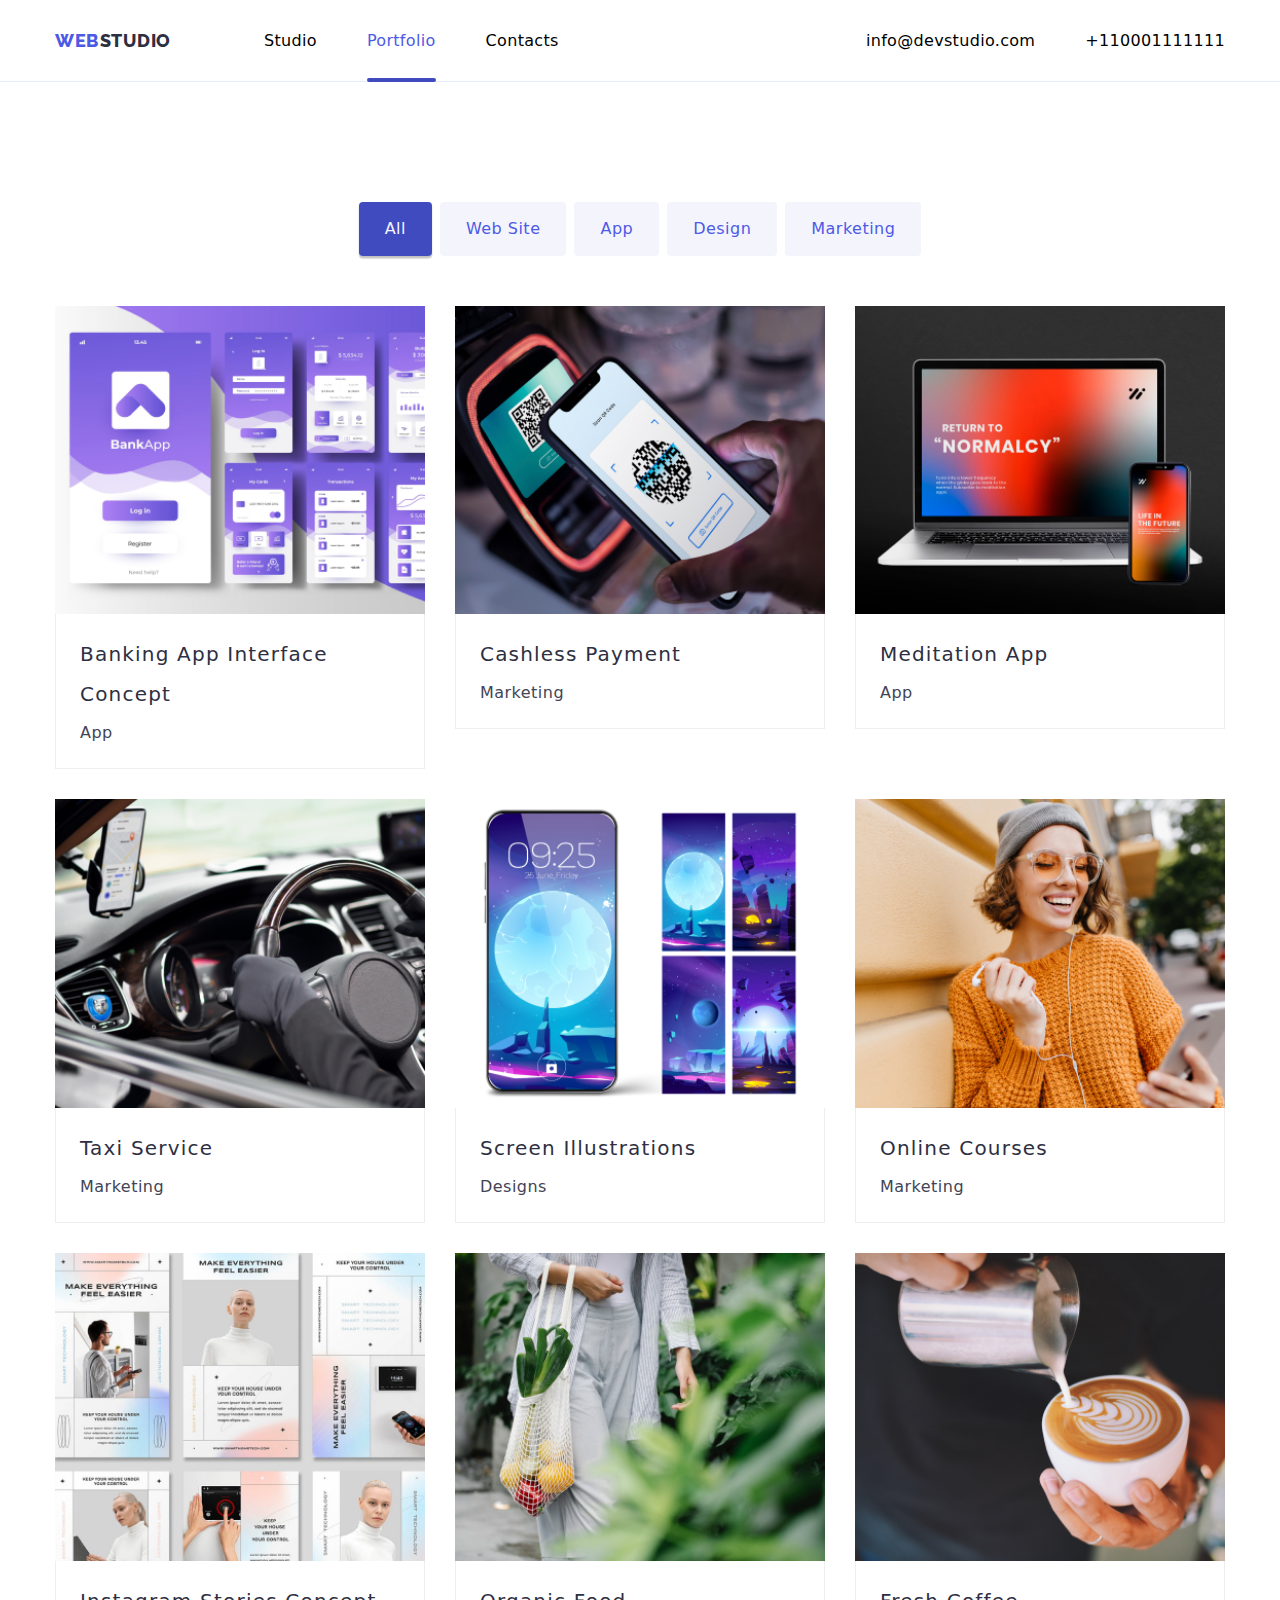
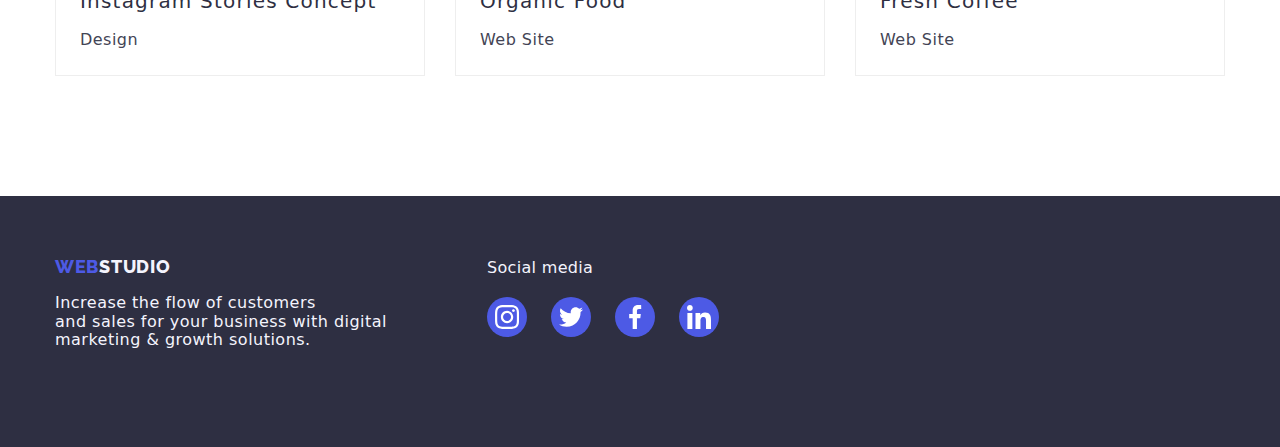
==== commit dede01c4: "update hw 5" ====
--- a/portfolio.html
+++ b/portfolio.html
@@ -66,7 +66,7 @@
               <button type="button" class="button filter current">All</button>
             </li>
             <li class="space">
-              <button type="button" class="button filter">Website</button>
+              <button type="button" class="button filter">Web Site</button>
             </li>
             <li class="space">
               <button type="button" class="button filter">App</button>
--- a/css/styles.css
+++ b/css/styles.css
@@ -292,8 +292,8 @@
 .button.filter.current {
   background-color: var(--oceancolor);
   color: var(--cloudcolor);
-  box-shadow: 0px, 3px, 1px rgba(0, 0, 0, 0.1), 0px, 1px,
-    2px rgba(0, 0, 0, 0.08), 0px 2px 2px rgba(0, 0, 0, 0.12);
+  box-shadow: 0px 3px 1px rgba(0, 0, 0, 0.1), 0px 1px 2px rgba(0, 0, 0, 0.08),
+    0px 2px 2px rgba(0, 0, 0, 0.12);
 }
 
 /*checked*/
@@ -503,7 +503,7 @@
   font-size: 18px;
   color: var(--whitecolor);
   background-color: var(--irisoverlay);
-  transform: translateY(100%);
+  transform: translateY(101%);
   transition: transform 250ms cubic-bezier(0.4, 0, 0.2, 1);
 }
 
